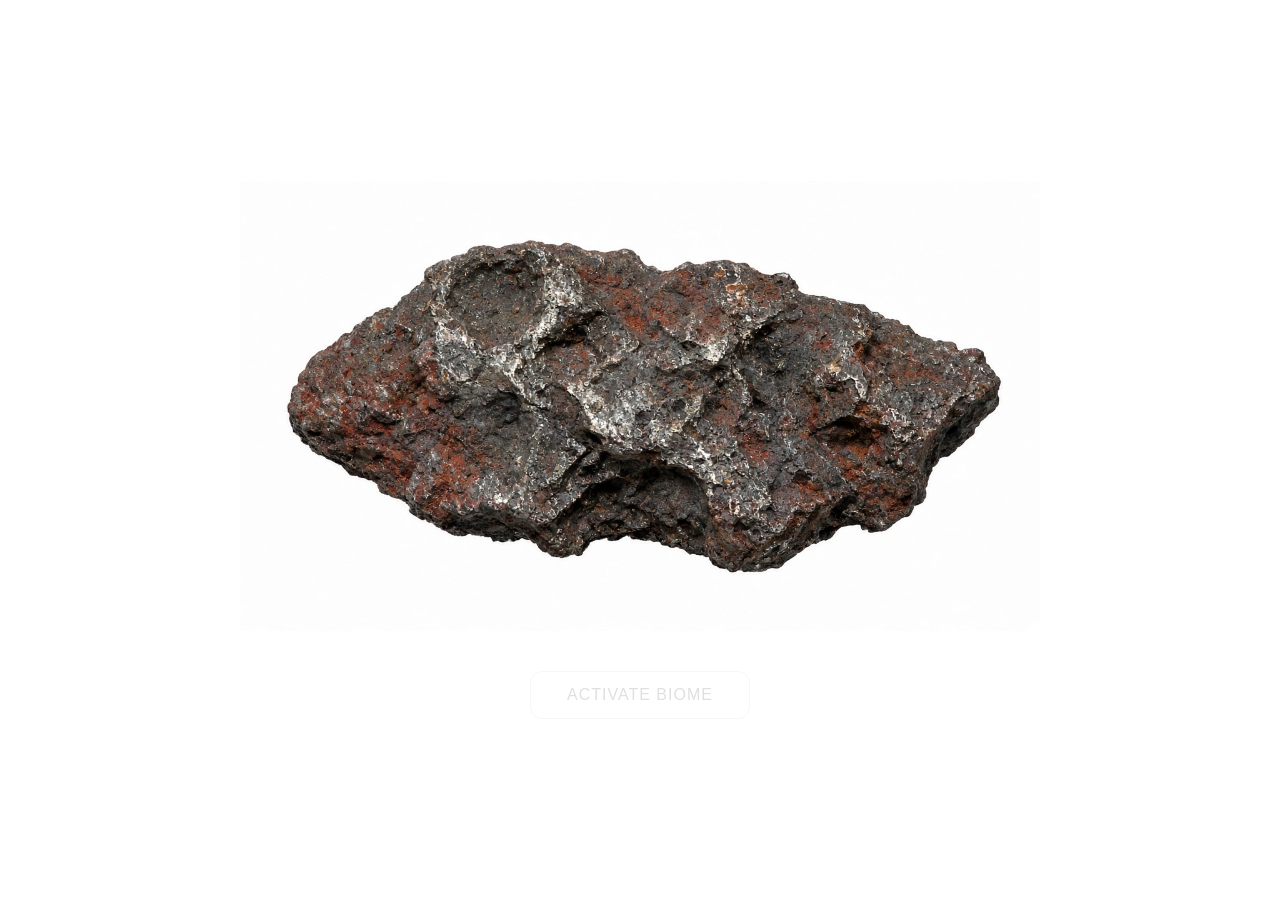
==== src/index.html @ 387aa964 "make new rpd, i love ai :)" ====
<!doctype html>
<html lang="en">
  <head>
    <meta charset="UTF-8" />
    <meta name="viewport" content="width=device-width, initial-scale=1.0" />
    <title>Rocky</title>
    <link rel="stylesheet" href="style.css" />
  </head>
  <body>
    <section class="hero-section">
      <div class="reveal-container" id="reveal-container">
        <img src="/images/rock_1.jpg" alt="Base Rock" class="base-layer" />

        <img
          src="/images/rock_2_1.jpg"
          alt="Biome Rock"
          class="reveal-layer"
          id="reveal-layer"
        />
      </div>

      <button class="ghost-button">Activate Biome</button>
    </section>
    <script src="script.js"></script>
  </body>
</html>
---- src/style.css ----
body {
  background-color: white;
  margin: 0;
  display: flex;
  justify-content: center;
  align-items: center;
  min-height: 100vh;
  font-family: "Mariupol", sans-serif;
}

.hero-section {
  display: flex;
  flex-direction: column;
  align-items: center;
  gap: 40px;
}

.reveal-container {
  position: relative;
  width: 800px;
  max-width: 90vw;
  height: auto;
  aspect-ratio: 16 / 9;
  overflow: hidden;
}

.base-layer,
.reveal-layer {
  position: absolute;
  top: 0;
  left: 0;
  width: 100%;
  height: 100%;
  object-fit: cover;
  pointer-events: none;
}

.reveal-layer {
  --x: 50%;
  --y: 50%;
  -webkit-mask-image: radial-gradient(
    circle 180px at var(--x) var(--y),
    black 30%,
    transparent 100%
  );
  mask-image: radial-gradient(
    circle 180px at var(--x) var(--y),
    black 30%,
    transparent 100%
  );
  opacity: 0;
  transition: opacity 0.3s ease;
}

.reveal-container:hover .reveal-layer {
  opacity: 1;
}

/* Мінімалістична контурна кнопка */
.ghost-button {
  padding: 14px 36px;
  background: transparent;
  color: #e0e0e0;
  border: 1px solid rgba(224, 224, 224, 0.3);
  border-radius: 12px;
  font-size: 1rem;
  font-weight: 500;
  letter-spacing: 1px;
  text-transform: uppercase;
  cursor: pointer;
  transition: all 0.3s ease;
}

.ghost-button:hover {
  border-color: #4ade80; /* Зелений акцент під біом */
  color: #4ade80;
  box-shadow: 0 0 15px rgba(74, 222, 128, 0.1);
}
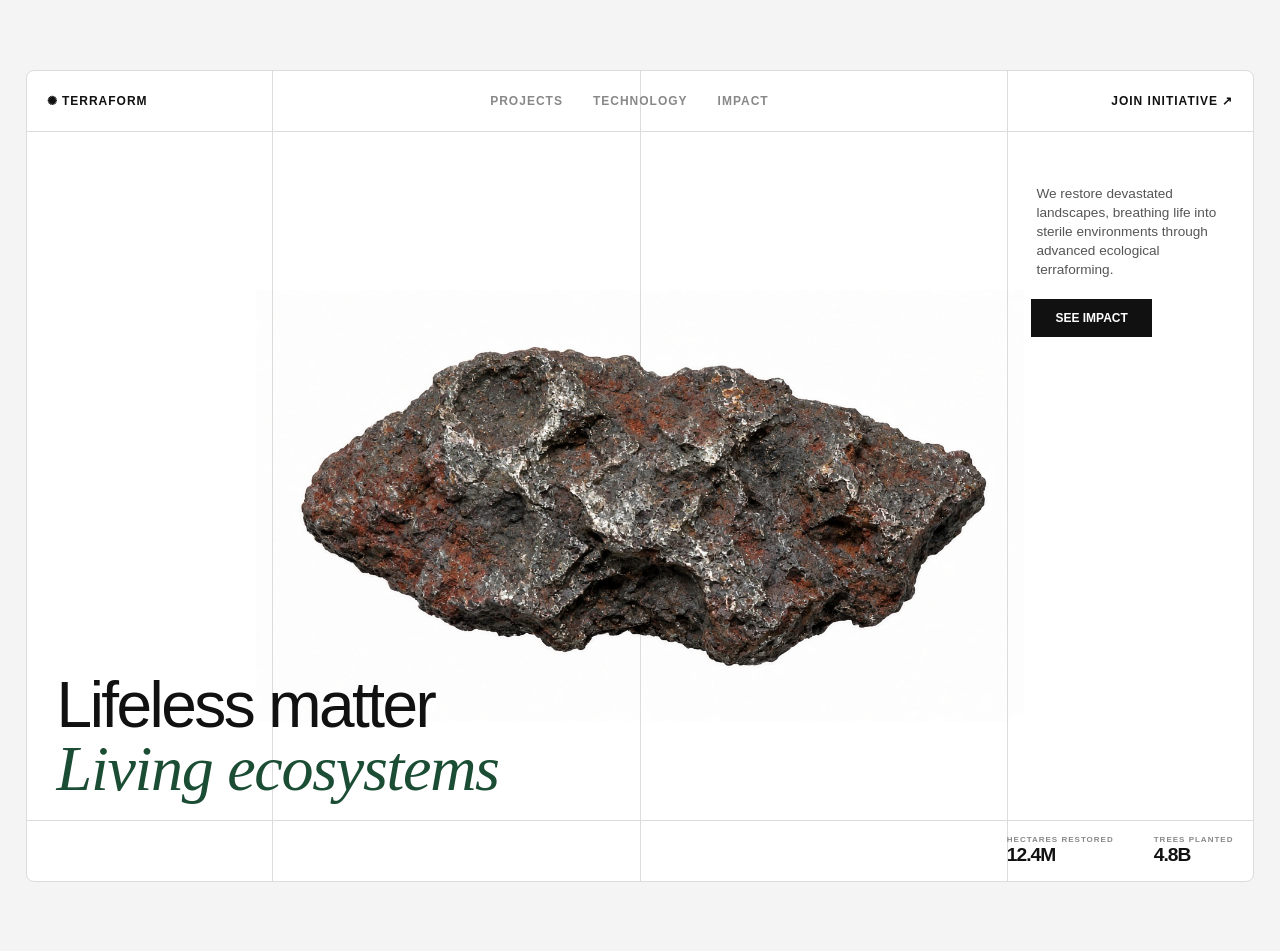
==== commit fe40bc5b: "update 1.0, add |everething|" ====
--- a/src/index.html
+++ b/src/index.html
@@ -3,24 +3,76 @@
   <head>
     <meta charset="UTF-8" />
     <meta name="viewport" content="width=device-width, initial-scale=1.0" />
-    <title>Rocky</title>
+    <title>Terraform - Global Greening</title>
     <link rel="stylesheet" href="style.css" />
   </head>
   <body>
-    <section class="hero-section">
-      <div class="reveal-container" id="reveal-container">
-        <img src="/images/rock_1.jpg" alt="Base Rock" class="base-layer" />
-
-        <img
-          src="/images/rock_2_1.jpg"
-          alt="Biome Rock"
-          class="reveal-layer"
-          id="reveal-layer"
-        />
+    <div class="grid-container">
+      <!-- Піксельна сітка-сканер (Canvas замість CSS-крапок) -->
+      <div class="pixel-grid-overlay">
+        <canvas id="pixel-canvas"></canvas>
       </div>
 
-      <button class="ghost-button">Activate Biome</button>
-    </section>
+      <!-- Лінії сітки (візуальні) -->
+      <div class="grid-line line-v-left"></div>
+      <div class="grid-line line-v-center"></div>
+      <div class="grid-line line-v-right"></div>
+      <div class="grid-line line-h-top"></div>
+      <div class="grid-line line-h-bottom"></div>
+
+      <!-- Хедер -->
+      <header class="header">
+        <div class="logo">✺ TERRAFORM</div>
+        <nav class="nav-links">
+          <a href="#">PROJECTS</a>
+          <a href="#">TECHNOLOGY</a>
+          <a href="#">IMPACT</a>
+        </nav>
+        <div class="header-cta">JOIN INITIATIVE ↗</div>
+      </header>
+
+      <!-- Головний контент -->
+      <main class="main-content">
+        <!-- Блок з текстом зліва знизу -->
+        <div class="title-block">
+          <h1 class="title-sans">Lifeless matter</h1>
+          <h1 class="title-serif">Living ecosystems</h1>
+        </div>
+
+        <!-- Центральний камінь -->
+        <div class="reveal-container" id="reveal-container">
+          <img src="/images/rock_1.jpg" alt="Barren Rock" class="base-layer" />
+          <img
+            src="/images/rock_2_1.jpg"
+            alt="Flourishing Biome"
+            class="reveal-layer"
+            id="reveal-layer"
+          />
+        </div>
+
+        <!-- Блок з описом справа зверху -->
+        <div class="info-block">
+          <p class="info-text">
+            We restore devastated landscapes, breathing life into sterile
+            environments through advanced ecological terraforming.
+          </p>
+          <button class="solid-btn">SEE IMPACT</button>
+        </div>
+      </main>
+
+      <!-- Футер зі статистикою по озелененню -->
+      <footer class="footer-stats">
+        <div class="stat-item">
+          <span class="stat-label">HECTARES RESTORED</span>
+          <span class="stat-value">12.4M</span>
+        </div>
+        <div class="stat-item">
+          <span class="stat-label">TREES PLANTED</span>
+          <span class="stat-value">4.8B</span>
+        </div>
+      </footer>
+    </div>
+
     <script src="script.js"></script>
   </body>
 </html>
--- a/src/style.css
+++ b/src/style.css
@@ -1,27 +1,182 @@
+:root {
+  --bg-color: #f4f4f4;
+  --line-color: #dcdcdc;
+  --text-dark: #111111;
+  --text-green: #1a4d33; /* Темно-зелений для Strategic clarity */
+}
+
 body {
-  background-color: white;
+  background-color: var(--bg-color);
   margin: 0;
+  min-height: 100vh;
+  font-family:
+    "Mariupol",
+    -apple-system,
+    sans-serif;
+  color: var(--text-dark);
   display: flex;
   justify-content: center;
   align-items: center;
-  min-height: 100vh;
+  padding: 2vw;
+}
+
+/* Головний контейнер із жорсткою сіткою */
+.grid-container {
+  position: relative;
+  width: 100%;
+  max-width: 1600px;
+  height: 90vh;
+  background-color: #fff;
+  border: 1px solid var(--line-color);
+  border-radius: 8px; /* Легке заокруглення зовнішнього контейнера, як на фото */
+  overflow: hidden;
+  display: flex;
+  flex-direction: column;
+}
+
+/* Візуальні лінії сітки */
+.grid-line {
+  position: absolute;
+  background-color: var(--line-color);
+  z-index: 1;
+  pointer-events: none;
+}
+.line-v-left {
+  top: 0;
+  bottom: 0;
+  left: 20%;
+  width: 1px;
+}
+.line-v-center {
+  top: 0;
+  bottom: 0;
+  left: 50%;
+  width: 1px;
+}
+.line-v-right {
+  top: 0;
+  bottom: 0;
+  right: 20%;
+  width: 1px;
+}
+.line-h-top {
+  top: 60px;
+  left: 0;
+  right: 0;
+  height: 1px;
+}
+.line-h-bottom {
+  bottom: 60px;
+  left: 0;
+  right: 0;
+  height: 1px;
+}
+
+/* Хедер */
+.header {
+  height: 60px;
+  display: flex;
+  justify-content: space-between;
+  align-items: center;
+  padding: 0 20px;
+  font-size: 0.75rem;
+  font-weight: 700;
+  letter-spacing: 1px;
+  text-transform: uppercase;
+  z-index: 2;
+}
+
+.nav-links {
+  display: flex;
+  gap: 30px;
+  color: #888;
+}
+
+.nav-links a {
+  text-decoration: none;
+  color: inherit;
+}
+
+/* Головний контент */
+.main-content {
+  flex: 1;
+  position: relative;
+  display: flex;
+  align-items: center;
+  justify-content: center;
+}
+
+/* Текстовий блок (Raw data...) */
+.title-block {
+  position: absolute;
+  bottom: 80px;
+  left: 30px;
+  z-index: 3;
+}
+
+.title-sans {
+  font-size: 5vw;
+  font-weight: 500;
+  margin: 0;
+  line-height: 1;
+  letter-spacing: -0.04em;
+}
+
+.title-serif {
+  font-family: "Playfair Display", "Georgia", serif; /* Шрифт із зарубками */
+  font-size: 5vw;
+  font-style: italic;
+  font-weight: 400;
+  color: var(--text-green);
+  margin: 0;
+  line-height: 1;
+  letter-spacing: -0.02em;
+}
+
+/* Блок опису справа */
+.info-block {
+  position: absolute;
+  top: 40px;
+  right: 30px;
+  width: 15vw;
+  z-index: 3;
+}
+
+.info-text {
+  font-size: 0.85rem;
+  line-height: 1.4;
+  color: #555;
+  margin-bottom: 20px;
+  padding-left: 5px;
+}
+
+/* Суцільна чорна кнопка */
+.solid-btn {
+  background-color: var(--text-dark);
+  color: #fff;
+  border: none;
+  padding: 12px 24px;
   font-family: "Mariupol", sans-serif;
-}
-
-.hero-section {
-  display: flex;
-  flex-direction: column;
-  align-items: center;
-  gap: 40px;
-}
-
+  font-size: 0.75rem;
+  font-weight: 700;
+  text-transform: uppercase;
+  cursor: pointer;
+  transition: background-color 0.2s ease;
+}
+
+.solid-btn:hover {
+  background-color: var(--text-green);
+}
+
+/* Контейнер для каменя */
 .reveal-container {
   position: relative;
-  width: 800px;
-  max-width: 90vw;
-  height: auto;
+  width: 60vw;
+  max-width: 1000px;
   aspect-ratio: 16 / 9;
-  overflow: hidden;
+  z-index: 2;
+  cursor: crosshair;
+  mix-blend-mode: darken;
 }
 
 .base-layer,
@@ -31,7 +186,7 @@
   left: 0;
   width: 100%;
   height: 100%;
-  object-fit: cover;
+  object-fit: contain; /* Щоб камінь повністю влазив і не обрізався */
   pointer-events: none;
 }
 
@@ -39,12 +194,12 @@
   --x: 50%;
   --y: 50%;
   -webkit-mask-image: radial-gradient(
-    circle 180px at var(--x) var(--y),
+    circle 200px at var(--x) var(--y),
     black 30%,
     transparent 100%
   );
   mask-image: radial-gradient(
-    circle 180px at var(--x) var(--y),
+    circle 200px at var(--x) var(--y),
     black 30%,
     transparent 100%
   );
@@ -56,23 +211,67 @@
   opacity: 1;
 }
 
-/* Мінімалістична контурна кнопка */
-.ghost-button {
-  padding: 14px 36px;
-  background: transparent;
-  color: #e0e0e0;
-  border: 1px solid rgba(224, 224, 224, 0.3);
-  border-radius: 12px;
-  font-size: 1rem;
-  font-weight: 500;
+.reveal-container:hover .play-button {
+  opacity: 0;
+}
+
+.footer-stats {
+  position: absolute;
+  bottom: 0;
+  right: 20px;
+  height: 60px;
+  display: flex;
+  align-items: center;
+  gap: 40px;
+  z-index: 2;
+}
+
+.stat-item {
+  display: flex;
+  flex-direction: column;
+}
+
+.stat-label {
+  font-size: 0.5rem;
+  color: #888;
+  font-weight: 700;
   letter-spacing: 1px;
-  text-transform: uppercase;
-  cursor: pointer;
-  transition: all 0.3s ease;
-}
-
-.ghost-button:hover {
-  border-color: #4ade80; /* Зелений акцент під біом */
-  color: #4ade80;
-  box-shadow: 0 0 15px rgba(74, 222, 128, 0.1);
-}
+}
+
+.stat-value {
+  font-size: 1.2rem;
+  font-weight: 700;
+  letter-spacing: -0.05em;
+}
+
+.pixel-grid-overlay {
+  position: absolute;
+  top: 0;
+  left: 0;
+  width: 100%;
+  height: 100%;
+  pointer-events: none;
+  z-index: 0;
+  opacity: 1;
+
+  /* Маска у вигляді кола, що висвічує CANVAS довкола курсору */
+  --mouse-x: -500px;
+  --mouse-y: -500px;
+  -webkit-mask-image: radial-gradient(
+    circle 300px at var(--mouse-x) var(--mouse-y),
+    black 0%,
+    transparent 100%
+  );
+  mask-image: radial-gradient(
+    circle 300px at var(--mouse-x) var(--mouse-y),
+    black 0%,
+    transparent 100%
+  );
+}
+
+/* Canvas займає всю ширину батьківського контейнера */
+#pixel-canvas {
+  display: block;
+  width: 100%;
+  height: 100%;
+}
